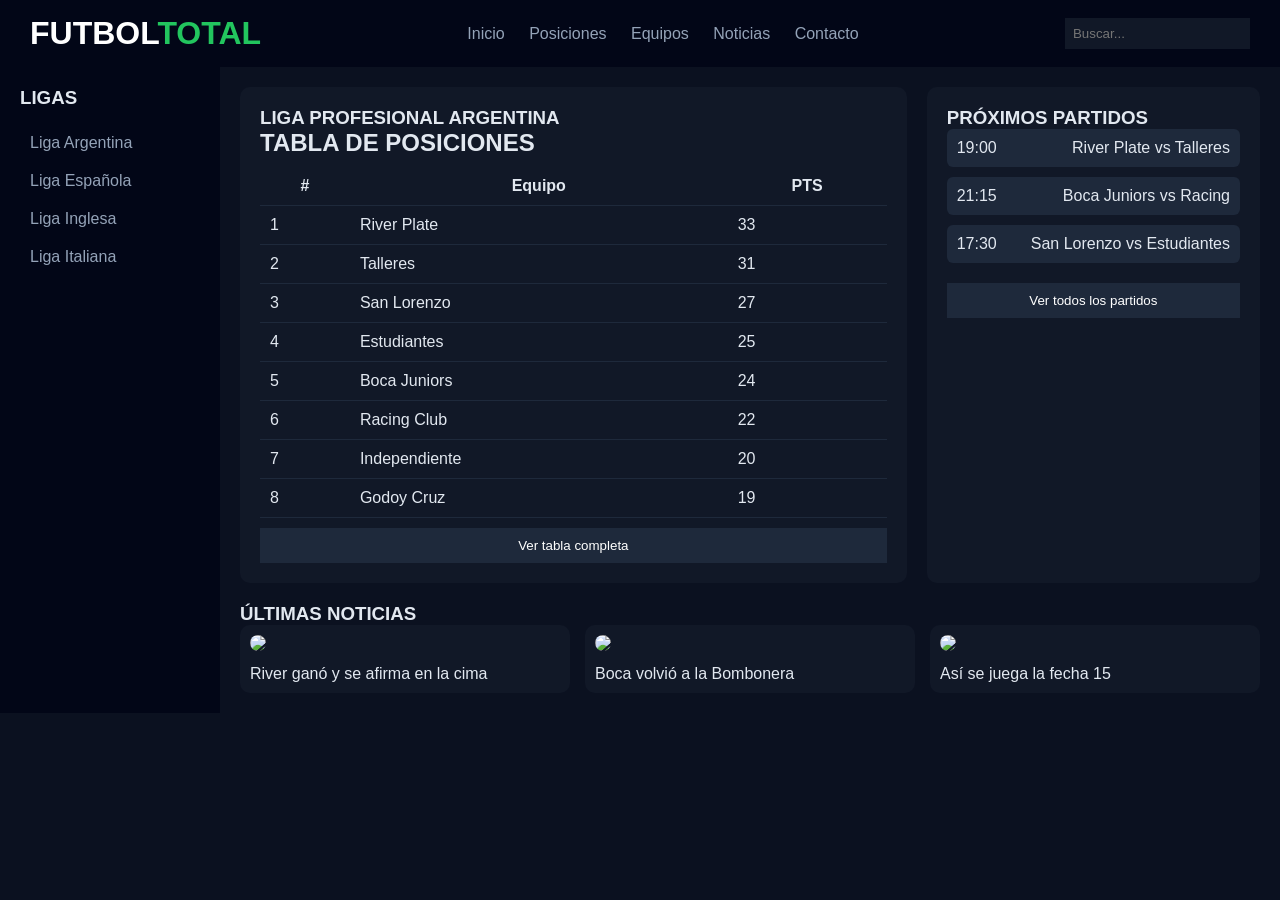
==== pages/argentina.html @ 2a4f0fc1 "Creacion del CSS de ligas y finalizado el diseno de cada una" ====
<!DOCTYPE html>
<html lang="es">
<head>
<meta charset="UTF-8">
<meta name="viewport" content="width=device-width, initial-scale=1.0">
<title>Argentina</title>
<link rel="stylesheet" href="../css/ligas.css">
</head>

<body>

<header class="topbar">
  <h1><span class="blanco">FUTBOL</span><span class="verde">TOTAL</span></h1>

  <nav>
    <a href="../index.html">Inicio</a>
    <a href="#">Posiciones</a>
    <a href="#">Equipos</a>
    <a href="#">Noticias</a>
    <a href="#">Contacto</a>
  </nav>

  <input type="text" placeholder="Buscar..." class="search">
</header>

<div class="container">

  <!-- SIDEBAR -->
  <aside class="sidebar">
    <h3>LIGAS</h3>

  <ul>
  <li><a href="argentina.html">Liga Argentina</a></li>
  <li><a href="espana.html">Liga Española</a></li>
  <li><a href="inglaterra.html">Liga Inglesa</a></li>
  <li><a href="italia.html">Liga Italiana</a></li>
</ul>
  </aside>

  <!-- MAIN -->
  <main class="main">

    <div class="grid">

      <!-- TABLA -->
      <section class="tabla">

        <h3>LIGA PROFESIONAL ARGENTINA</h3>
        <h2>TABLA DE POSICIONES</h2>

        <table>
          <thead>
            <tr>
              <th>#</th>
              <th>Equipo</th>
              <th>PTS</th>
            </tr>
          </thead>

          <tbody>
            <tr><td>1</td><td>River Plate</td><td>33</td></tr>
            <tr><td>2</td><td>Talleres</td><td>31</td></tr>
            <tr><td>3</td><td>San Lorenzo</td><td>27</td></tr>
            <tr><td>4</td><td>Estudiantes</td><td>25</td></tr>
            <tr><td>5</td><td>Boca Juniors</td><td>24</td></tr>
            <tr><td>6</td><td>Racing Club</td><td>22</td></tr>
            <tr><td>7</td><td>Independiente</td><td>20</td></tr>
            <tr><td>8</td><td>Godoy Cruz</td><td>19</td></tr>
          </tbody>
        </table>

        <button>Ver tabla completa</button>

      </section>

      <!-- PARTIDOS -->
      <section class="partidos">

        <h3>PRÓXIMOS PARTIDOS</h3>

        <div class="match">
          <span>19:00</span>
          <span>River Plate vs Talleres</span>
        </div>

        <div class="match">
          <span>21:15</span>
          <span>Boca Juniors vs Racing</span>
        </div>

        <div class="match">
          <span>17:30</span>
          <span>San Lorenzo vs Estudiantes</span>
        </div>

        <button>Ver todos los partidos</button>

      </section>

    </div>

    <!-- NOTICIAS -->
    <section class="noticias">

      <h3>ÚLTIMAS NOTICIAS</h3>

      <div class="cards">

        <div class="card">
          <img src="https://via.placeholder.com/300x150">
          <p>River ganó y se afirma en la cima</p>
        </div>

        <div class="card">
          <img src="https://via.placeholder.com/300x150">
          <p>Boca volvió a la Bombonera</p>
        </div>

        <div class="card">
          <img src="https://via.placeholder.com/300x150">
          <p>Así se juega la fecha 15</p>
        </div>

      </div>

    </section>

  </main>

</div>

</body>
</html>
---- css/ligas.css ----
* {
  margin: 0;
  padding: 0;
  box-sizing: border-box;
}

body {
  background-color: #0b1120;
  font-family: Arial, sans-serif;
  color: #e2e8f0;
}

/* TOPBAR */
.topbar {
  display: flex;
  align-items: center;
  justify-content: space-between;
  padding: 15px 30px;
  background-color: #020617;
}

.verde { color: #22c55e; }
.blanco { color: white; }

nav a {
  margin: 0 10px;
  text-decoration: none;
  color: #94a3b8;
}

nav a:hover {
  color: #22c55e;
}

.search {
  background: #111827;
  border: none;
  padding: 8px;
  color: white;
}

/* LAYOUT */
.container {
  display: flex;
}

/* SIDEBAR */
.sidebar {
  width: 220px;
  background: #020617;
  padding: 20px;
}

.sidebar h3 {
  margin-bottom: 15px;
}

.sidebar li {
  list-style: none;
  padding: 10px;
  color: #94a3b8;
  cursor: pointer;
}

.sidebar li.active,
.sidebar li:hover {
  background: #1e293b;
  color: #22c55e;
  border-radius: 5px;
}

/* MAIN */
.main {
  flex: 1;
  padding: 20px;
}

/* GRID */
.grid {
  display: grid;
  grid-template-columns: 2fr 1fr;
  gap: 20px;
}

/* TABLA */
.tabla {
  background: #111827;
  padding: 20px;
  border-radius: 10px;
}

.tabla h2 {
  margin-bottom: 10px;
}

table {
  width: 100%;
  border-collapse: collapse;
  margin-top: 10px;
}

th, td {
  padding: 10px;
  border-bottom: 1px solid #1e293b;
}

tr:hover {
  background: #1e293b;
}

/* PARTIDOS */
.partidos {
  background: #111827;
  padding: 20px;
  border-radius: 10px;
}

.match {
  display: flex;
  justify-content: space-between;
  margin-bottom: 10px;
  padding: 10px;
  background: #1e293b;
  border-radius: 6px;
}

.match:hover {
  background: #334155;
}

/* BOTONES */
button {
  margin-top: 10px;
  width: 100%;
  padding: 10px;
  background: #1e293b;
  border: none;
  color: white;
  cursor: pointer;
}

button:hover {
  background: #22c55e;
}

/* NOTICIAS */
.noticias {
  margin-top: 20px;
}

.cards {
  display: flex;
  gap: 15px;
}

.card {
  background: #111827;
  padding: 10px;
  border-radius: 10px;
  width: 100%;
}

.card img {
  width: 100%;
  border-radius: 8px;
}

.card p {
  margin-top: 10px;
}

.sidebar a {
  text-decoration: none;
  color: inherit;
  display: block;
}

.sidebar a:hover {
  color: #22c55e;
}
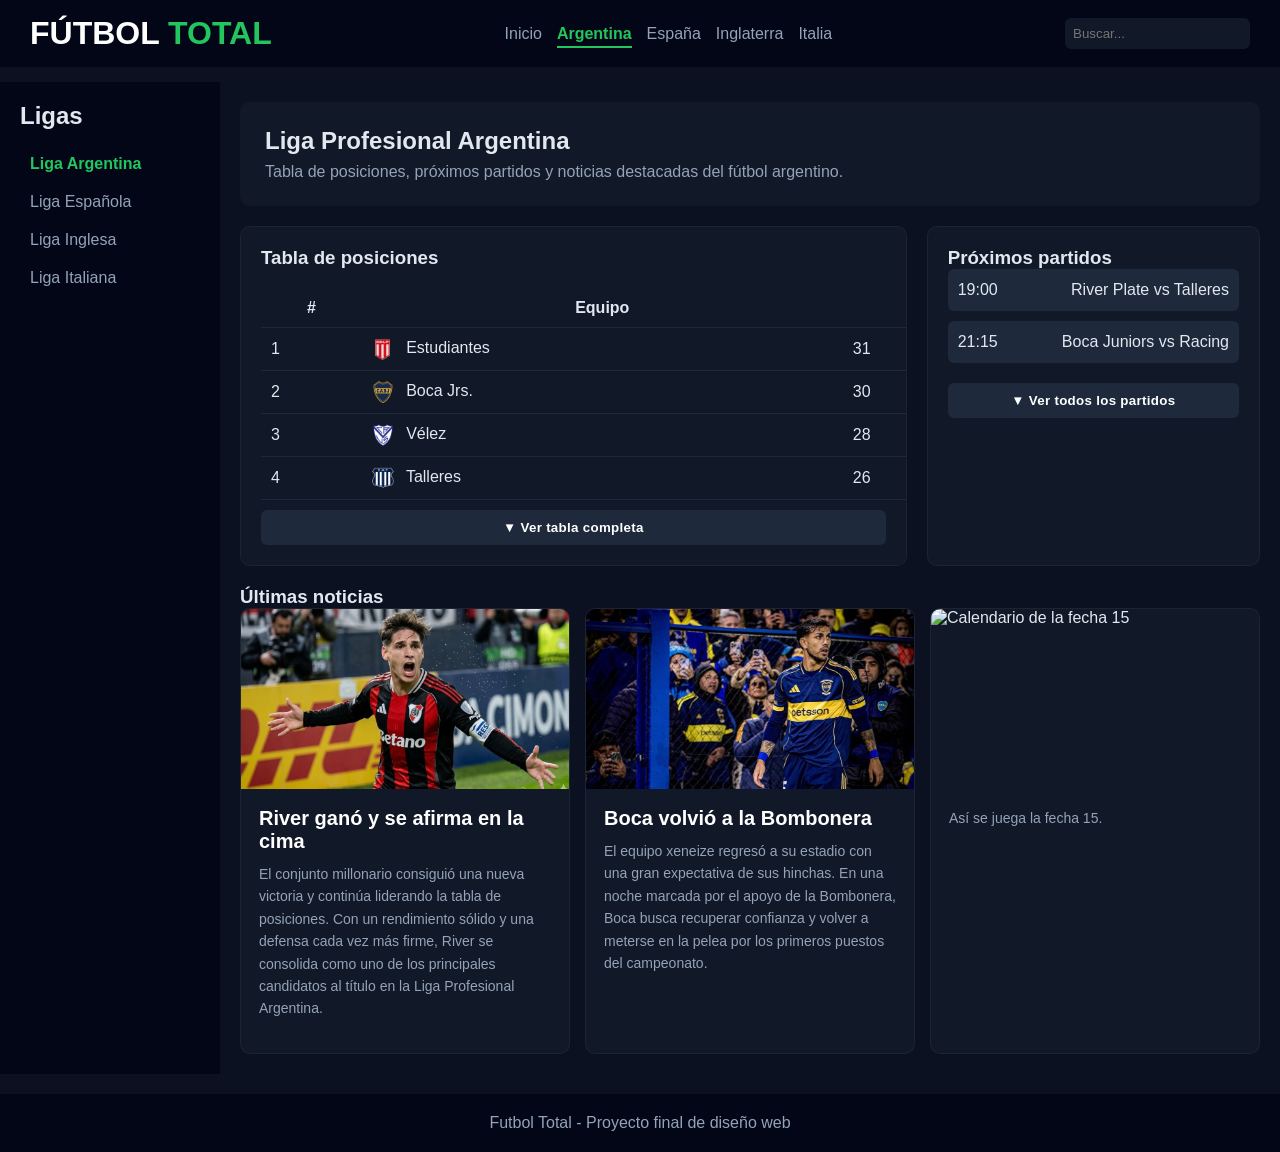
==== commit 3e0b56ff: "actualizado de css y agregado el js" ====
--- a/pages/argentina.html
+++ b/pages/argentina.html
@@ -1,82 +1,88 @@
 <!DOCTYPE html>
 <html lang="es">
 <head>
-<meta charset="UTF-8">
-<meta name="viewport" content="width=device-width, initial-scale=1.0">
-<title>Argentina</title>
-<link rel="stylesheet" href="../css/ligas.css">
+  <meta charset="UTF-8">
+  <meta name="viewport" content="width=device-width, initial-scale=1.0">
+  <meta name="description" content="Información sobre la Liga Profesional Argentina: tabla de posiciones, próximos partidos y noticias destacadas.">
+  <meta name="keywords" content="Liga Argentina, fútbol argentino, River Plate, Boca Juniors, Racing, Independiente">
+  <title>Futbol Total | Liga Argentina</title>
+  <link rel="stylesheet" href="../css/style.css">
 </head>
 
 <body>
 
 <header class="topbar">
-  <h1><span class="blanco">FUTBOL</span><span class="verde">TOTAL</span></h1>
+  <h1><span class="blanco">FÚTBOL</span> <span class="verde">TOTAL</span></h1>
 
-  <nav>
+  <nav class="nav">
     <a href="../index.html">Inicio</a>
-    <a href="#">Posiciones</a>
-    <a href="#">Equipos</a>
-    <a href="#">Noticias</a>
-    <a href="#">Contacto</a>
+    <a href="argentina.html" class="active">Argentina</a>
+    <a href="espana.html">España</a>
+    <a href="inglaterra.html">Inglaterra</a>
+    <a href="italia.html">Italia</a>
   </nav>
 
-  <input type="text" placeholder="Buscar..." class="search">
+  <input type="text" placeholder="Buscar..." class="search" aria-label="Buscar contenido">
 </header>
 
 <div class="container">
 
-  <!-- SIDEBAR -->
   <aside class="sidebar">
-    <h3>LIGAS</h3>
-
-  <ul>
-  <li><a href="argentina.html">Liga Argentina</a></li>
-  <li><a href="espana.html">Liga Española</a></li>
-  <li><a href="inglaterra.html">Liga Inglesa</a></li>
-  <li><a href="italia.html">Liga Italiana</a></li>
-</ul>
+    <h2>Ligas</h2>
+    <ul>
+      <li><a href="argentina.html" class="active">Liga Argentina</a></li>
+      <li><a href="espana.html">Liga Española</a></li>
+      <li><a href="inglaterra.html">Liga Inglesa</a></li>
+      <li><a href="italia.html">Liga Italiana</a></li>
+    </ul>
   </aside>
 
-  <!-- MAIN -->
   <main class="main">
+
+    <section class="hero-liga">
+      <h2>Liga Profesional Argentina</h2>
+      <p>Tabla de posiciones, próximos partidos y noticias destacadas del fútbol argentino.</p>
+    </section>
 
     <div class="grid">
 
-      <!-- TABLA -->
       <section class="tabla">
-
-        <h3>LIGA PROFESIONAL ARGENTINA</h3>
-        <h2>TABLA DE POSICIONES</h2>
+        <h3>Tabla de posiciones</h3>
 
         <table>
-          <thead>
-            <tr>
-              <th>#</th>
-              <th>Equipo</th>
-              <th>PTS</th>
-            </tr>
-          </thead>
 
-          <tbody>
-            <tr><td>1</td><td>River Plate</td><td>33</td></tr>
-            <tr><td>2</td><td>Talleres</td><td>31</td></tr>
-            <tr><td>3</td><td>San Lorenzo</td><td>27</td></tr>
-            <tr><td>4</td><td>Estudiantes</td><td>25</td></tr>
-            <tr><td>5</td><td>Boca Juniors</td><td>24</td></tr>
-            <tr><td>6</td><td>Racing Club</td><td>22</td></tr>
-            <tr><td>7</td><td>Independiente</td><td>20</td></tr>
-            <tr><td>8</td><td>Godoy Cruz</td><td>19</td></tr>
-          </tbody>
-        </table>
-
-        <button>Ver tabla completa</button>
+          <table>
+            <thead>
+              <tr>
+                <th>#</th>
+                <th>Equipo</th>
+                <th>PTS</th>
+              </tr>
+            </thead>
+          
+            <tbody>
+              <tr><td>1</td><td><img src="../assets/img/estudiantes.png" class="team-logo" alt="Estudiantes"> Estudiantes</td><td>31</td></tr>
+              <tr><td>2</td><td><img src="../assets/img/boca.png" class="team-logo" alt="Boca Juniors"> Boca Jrs.</td><td>30</td></tr>
+              <tr><td>3</td><td><img src="../assets/img/velez.png" class="team-logo" alt="Vélez"> Vélez</td><td>28</td></tr>
+              <tr><td>4</td><td><img src="../assets/img/talleres.png" class="team-logo" alt="Talleres"> Talleres</td><td>26</td></tr>
+            </tbody>
+          
+            <tbody id="tabla-extra-argentina" class="hidden">
+              <tr><td>5</td><td><img src="../assets/img/independiente.png" class="team-logo" alt="Independiente"> Independiente</td><td>24</td></tr>
+              <tr><td>6</td><td><img src="../assets/img/lanus.png" class="team-logo" alt="Lanús"> Lanús</td><td>24</td></tr>
+              <tr><td>7</td><td><img src="../assets/img/sanlorenzo.png" class="team-logo" alt="San Lorenzo"> San Lorenzo</td><td>22</td></tr>
+              <tr><td>8</td><td><img src="../assets/img/union.png" class="team-logo" alt="Unión"> Unión</td><td>21</td></tr>
+            </tbody>
+          </table>
+          
+          <button type="button" data-toggle="tabla-extra-argentina" data-text-open="Ver tabla completa" data-text-close="Ocultar tabla" aria-expanded="false">
+            ▼ Ver tabla completa
+          </button>
 
       </section>
 
-      <!-- PARTIDOS -->
       <section class="partidos">
-
-        <h3>PRÓXIMOS PARTIDOS</h3>
+        <h3>Próximos partidos</h3>
 
         <div class="match">
           <span>19:00</span>
@@ -88,46 +94,76 @@
           <span>Boca Juniors vs Racing</span>
         </div>
 
-        <div class="match">
-          <span>17:30</span>
-          <span>San Lorenzo vs Estudiantes</span>
+        <div id="partidos-extra-argentina" class="hidden">
+          <div class="match extra-match">
+            <span>17:30</span>
+            <span>San Lorenzo vs Estudiantes</span>
+          </div>
+
+          <div class="match extra-match">
+            <span>20:45</span>
+            <span>Independiente vs Godoy Cruz</span>
+          </div>
         </div>
 
-        <button>Ver todos los partidos</button>
-
+        <button type="button" data-toggle="partidos-extra-argentina" data-text-open="Ver todos los partidos" data-text-close="Ocultar partidos" aria-expanded="false">
+          ▼ Ver todos los partidos
+        </button>
       </section>
 
     </div>
 
-    <!-- NOTICIAS -->
     <section class="noticias">
-
-      <h3>ÚLTIMAS NOTICIAS</h3>
-
+      <h3>Últimas noticias</h3>
+    
       <div class="cards">
-
-        <div class="card">
-          <img src="https://via.placeholder.com/300x150">
-          <p>River ganó y se afirma en la cima</p>
-        </div>
-
-        <div class="card">
-          <img src="https://via.placeholder.com/300x150">
-          <p>Boca volvió a la Bombonera</p>
-        </div>
-
-        <div class="card">
-          <img src="https://via.placeholder.com/300x150">
-          <p>Así se juega la fecha 15</p>
-        </div>
-
+    
+        <article class="card">
+          <img src="../assets/img/noticia-river.jpg" alt="Jugador de River celebrando un gol">
+        
+          <div class="card-content">
+            <h4>River ganó y se afirma en la cima</h4>
+        
+            <p>
+              El conjunto millonario consiguió una nueva victoria y continúa liderando la
+              tabla de posiciones. Con un rendimiento sólido y una defensa cada vez más
+              firme, River se consolida como uno de los principales candidatos al título
+              en la Liga Profesional Argentina.
+            </p>
+        
+          </div>
+        </article>
+    
+        <article class="card">
+          <img src="../assets/img/noticia-boca.jpg" alt="Jugadores de Boca Juniors en La Bombonera">
+        
+          <div class="card-content">
+            <h4>Boca volvió a la Bombonera</h4>
+        
+            <p>
+              El equipo xeneize regresó a su estadio con una gran expectativa de sus hinchas.
+              En una noche marcada por el apoyo de la Bombonera, Boca busca recuperar confianza
+              y volver a meterse en la pelea por los primeros puestos del campeonato.
+            </p>
+        
+          </div>
+        </article>
+    
+        <article class="card">
+          <img src="../assets/img/noticia-fecha15.jpg" alt="Calendario de la fecha 15">
+          <p>Así se juega la fecha 15.</p>
+        </article>
+    
       </div>
-
     </section>
 
   </main>
-
 </div>
 
+<footer class="footer">
+  <p>Futbol Total - Proyecto final de diseño web</p>
+</footer>
+
+<script src="../js/main.js"></script>
 </body>
 </html>
--- a/css/style.css
+++ b/css/style.css
@@ -0,0 +1,509 @@
+* {
+  margin: 0;
+  padding: 0;
+  box-sizing: border-box;
+}
+
+html,
+body {
+  width: 100%;
+}
+
+body {
+  background-color: #0b1120;
+  font-family: Arial, sans-serif;
+  color: #e2e8f0;
+  min-height: 100vh;
+  display: flex;
+  flex-direction: column;
+}
+
+/* LAYOUT */
+.container {
+  display: flex;
+  flex: 1;
+  min-height: calc(100vh - 150px);
+}
+
+.main {
+  flex: 1;
+  padding: 20px;
+  display: flex;
+  flex-direction: column;
+  min-height: 720px;
+}
+
+.grid {
+  display: grid;
+  grid-template-columns: 2fr 1fr;
+  gap: 20px;
+  align-items: stretch;
+}
+
+.section-title,
+.hero-liga {
+  background: #111827;
+  padding: 25px;
+  border-radius: 10px;
+  margin-bottom: 20px;
+}
+
+.section-title p,
+.hero-liga p {
+  color: #94a3b8;
+  margin-top: 8px;
+}
+
+/* HEADER */
+.header,
+.topbar {
+  display: flex;
+  align-items: center;
+  justify-content: space-between;
+  background-color: #020617;
+  padding: 15px 30px;
+  margin-bottom: 15px;
+}
+
+.header h1,
+.topbar h1 {
+  color: #ffffff;
+}
+
+.header .nav,
+.header nav,
+.topbar .nav,
+.topbar nav {
+  display: flex;
+  gap: 15px;
+  flex-wrap: wrap;
+}
+
+.header .nav a,
+.header nav a,
+.topbar .nav a,
+.topbar nav a {
+  position: relative;
+  color: #94a3b8;
+  text-decoration: none;
+  transition: 0.3s ease;
+}
+
+.header .nav a:hover,
+.header nav a:hover,
+.topbar .nav a:hover,
+.topbar nav a:hover,
+.header .nav a.active,
+.header nav a.active,
+.topbar .nav a.active,
+.topbar nav a.active {
+  color: #22c55e;
+  font-weight: 700;
+}
+
+.header .nav a::after,
+.header nav a::after,
+.topbar .nav a::after,
+.topbar nav a::after {
+  content: "";
+  position: absolute;
+  left: 0;
+  bottom: -5px;
+  width: 0;
+  height: 2px;
+  background: #22c55e;
+  transition: 0.3s ease;
+}
+
+.header .nav a:hover::after,
+.header .nav a.active::after,
+.header nav a:hover::after,
+.header nav a.active::after,
+.topbar .nav a:hover::after,
+.topbar .nav a.active::after,
+.topbar nav a:hover::after,
+.topbar nav a.active::after {
+  width: 100%;
+}
+
+.verde {
+  color: #22c55e;
+}
+
+.blanco {
+  color: #ffffff;
+}
+
+.search {
+  background: #111827;
+  border: none;
+  padding: 8px;
+  color: #ffffff;
+  border-radius: 6px;
+}
+
+.search:focus {
+  outline: 2px solid #22c55e;
+}
+
+/* SIDEBAR */
+.aside,
+.sidebar {
+  width: 220px;
+  background: #020617;
+  padding: 20px;
+}
+
+.aside h2,
+.aside h3,
+.sidebar h2,
+.sidebar h3 {
+  margin-bottom: 15px;
+}
+
+.aside ul,
+.sidebar ul {
+  list-style: none;
+}
+
+.aside li,
+.sidebar li {
+  padding: 10px;
+  color: #94a3b8;
+  cursor: pointer;
+}
+
+.aside li:hover,
+.aside li.active,
+.sidebar li:hover,
+.sidebar li.active {
+  background: #1e293b;
+  color: #22c55e;
+  border-radius: 6px;
+}
+
+.aside a,
+.sidebar a {
+  color: inherit;
+  text-decoration: none;
+  display: block;
+}
+
+.aside a:hover,
+.aside a.active,
+.sidebar a:hover,
+.sidebar a.active {
+  color: #22c55e;
+  font-weight: 700;
+}
+
+/* INDEX MATCH CARDS */
+.card-partido {
+  background: #111827;
+  padding: 20px;
+  border-radius: 10px;
+  transition: 0.3s ease;
+  min-height: 110px;
+  margin-bottom: 12px;
+  display: grid;
+  grid-template-columns: 80px 1fr 180px;
+  align-items: center;
+  gap: 10px;
+  border: 1px solid rgba(148, 163, 184, 0.08);
+}
+
+.card-partido:hover {
+  transform: translateY(-5px);
+  box-shadow: 0 10px 24px rgba(0, 0, 0, 0.25);
+}
+
+.partido {
+  display: flex;
+  align-items: center;
+  justify-content: space-between;
+  gap: 20px;
+}
+
+.card-partido .equipo {
+  min-width: 180px;
+  display: flex;
+  flex-direction: column;
+  justify-content: center;
+  align-items: center;
+  gap: 8px;
+  text-align: center;
+  font-weight: 600;
+}
+
+.card-partido .equipo img {
+  width: 70px;
+  height: 70px;
+  object-fit: contain;
+  display: block;
+}
+
+.card-partido .equipo span {
+  font-size: 14px;
+  white-space: nowrap;
+}
+
+.hora,
+.versus {
+  color: #9ca3af;
+  font-weight: bold;
+}
+
+.liga {
+  color: #94a3b8;
+  font-size: 13px;
+  text-align: right;
+}
+
+/* TABLES AND MATCH LIST */
+.tabla,
+.partidos {
+  background: #111827;
+  padding: 20px;
+  border-radius: 10px;
+  min-height: 315px;
+  border: 1px solid rgba(148, 163, 184, 0.08);
+}
+
+.tabla:hover,
+.partidos:hover {
+  box-shadow: 0 10px 24px rgba(0, 0, 0, 0.25);
+}
+
+table {
+  width: 100%;
+  border-collapse: collapse;
+  margin-top: 10px;
+}
+
+table th,
+table td {
+  padding: 10px;
+  border-bottom: 1px solid #1e293b;
+}
+
+table tr:hover {
+  background: #1e293b;
+}
+
+.team-logo {
+  width: 24px;
+  height: 24px;
+  object-fit: contain;
+  vertical-align: middle;
+  margin-right: 8px;
+}
+
+.match {
+  display: flex;
+  align-items: center;
+  justify-content: space-between;
+  min-height: 42px;
+  margin-bottom: 10px;
+  padding: 10px;
+  background: #1e293b;
+  border-radius: 6px;
+  transition: 0.3s ease;
+}
+
+.match:hover {
+  background: #334155;
+}
+
+/* BUTTONS */
+button {
+  margin-top: 10px;
+  width: 100%;
+  padding: 10px;
+  background: #1e293b;
+  border: none;
+  border-radius: 6px;
+  color: #ffffff;
+  cursor: pointer;
+  transition: 0.3s ease;
+  font-weight: 700;
+  letter-spacing: 0.3px;
+}
+
+button:hover {
+  background: #22c55e;
+}
+
+/* NEWS */
+.noticias {
+  margin-top: 20px;
+}
+
+.cards {
+  display: flex;
+  gap: 15px;
+  align-items: stretch;
+}
+
+.card {
+  background: #111827;
+  border-radius: 10px;
+  border: 1px solid rgba(148, 163, 184, 0.08);
+  width: 100%;
+  min-height: 315px;
+  overflow: hidden;
+  padding: 0;
+  display: flex;
+  flex-direction: column;
+  transition: 0.3s ease;
+}
+
+.card:hover {
+  transform: translateY(-5px);
+  box-shadow: 0 10px 24px rgba(0, 0, 0, 0.25);
+}
+
+.card img {
+  display: block;
+  width: 100%;
+  height: 180px;
+  object-fit: cover;
+  transition: 0.4s ease;
+}
+
+.card:hover img {
+  transform: scale(1.03);
+}
+
+.card-content {
+  padding: 18px;
+}
+
+.card-content h4 {
+  margin-bottom: 10px;
+  font-size: 20px;
+  color: #ffffff;
+}
+
+.card-content p,
+.card p {
+  color: #94a3b8;
+  line-height: 1.6;
+  font-size: 14px;
+  margin-bottom: 15px;
+}
+
+.card > p {
+  padding: 18px;
+}
+
+.news-link {
+  color: #22c55e;
+  text-decoration: none;
+  font-weight: 600;
+}
+
+.news-link:hover {
+  text-decoration: underline;
+}
+
+/* UTILITIES */
+.hidden {
+  display: none !important;
+}
+
+.extra-row,
+.extra-match {
+  animation: fadeIn 0.35s ease;
+}
+
+@keyframes fadeIn {
+  from {
+    opacity: 0;
+    transform: translateY(8px);
+  }
+
+  to {
+    opacity: 1;
+    transform: translateY(0);
+  }
+}
+
+/* FOOTER */
+.footer,
+footer {
+  background: #020617;
+  color: #94a3b8;
+  text-align: center;
+  padding: 20px;
+  margin-top: 20px;
+}
+
+/* RESPONSIVE */
+@media (max-width: 768px) {
+  .header,
+  .topbar {
+    flex-direction: column;
+    gap: 15px;
+    text-align: center;
+  }
+
+  .container {
+    flex-direction: column;
+  }
+
+  .aside,
+  .sidebar {
+    width: 100%;
+  }
+
+  .grid {
+    grid-template-columns: 1fr;
+  }
+
+  .cards {
+    flex-direction: column;
+  }
+
+  .card-partido {
+    display: flex;
+    flex-direction: column;
+    text-align: center;
+  }
+
+  .partido {
+    flex-direction: column;
+  }
+
+  .liga {
+    text-align: center;
+  }
+
+  .card-partido .equipo {
+    min-width: auto;
+  }
+}
+
+
+/* Corrección tabla grande */
+.tabla {
+  overflow-x: auto;
+}
+
+.tabla table {
+  min-width: 760px;
+}
+
+.team-logo {
+  width: 22px;
+  height: 22px;
+  object-fit: contain;
+}
+
+/* Para que las noticias no se deformen */
+.cards {
+  align-items: stretch;
+}
+
+.card {
+  min-width: 0;
+}
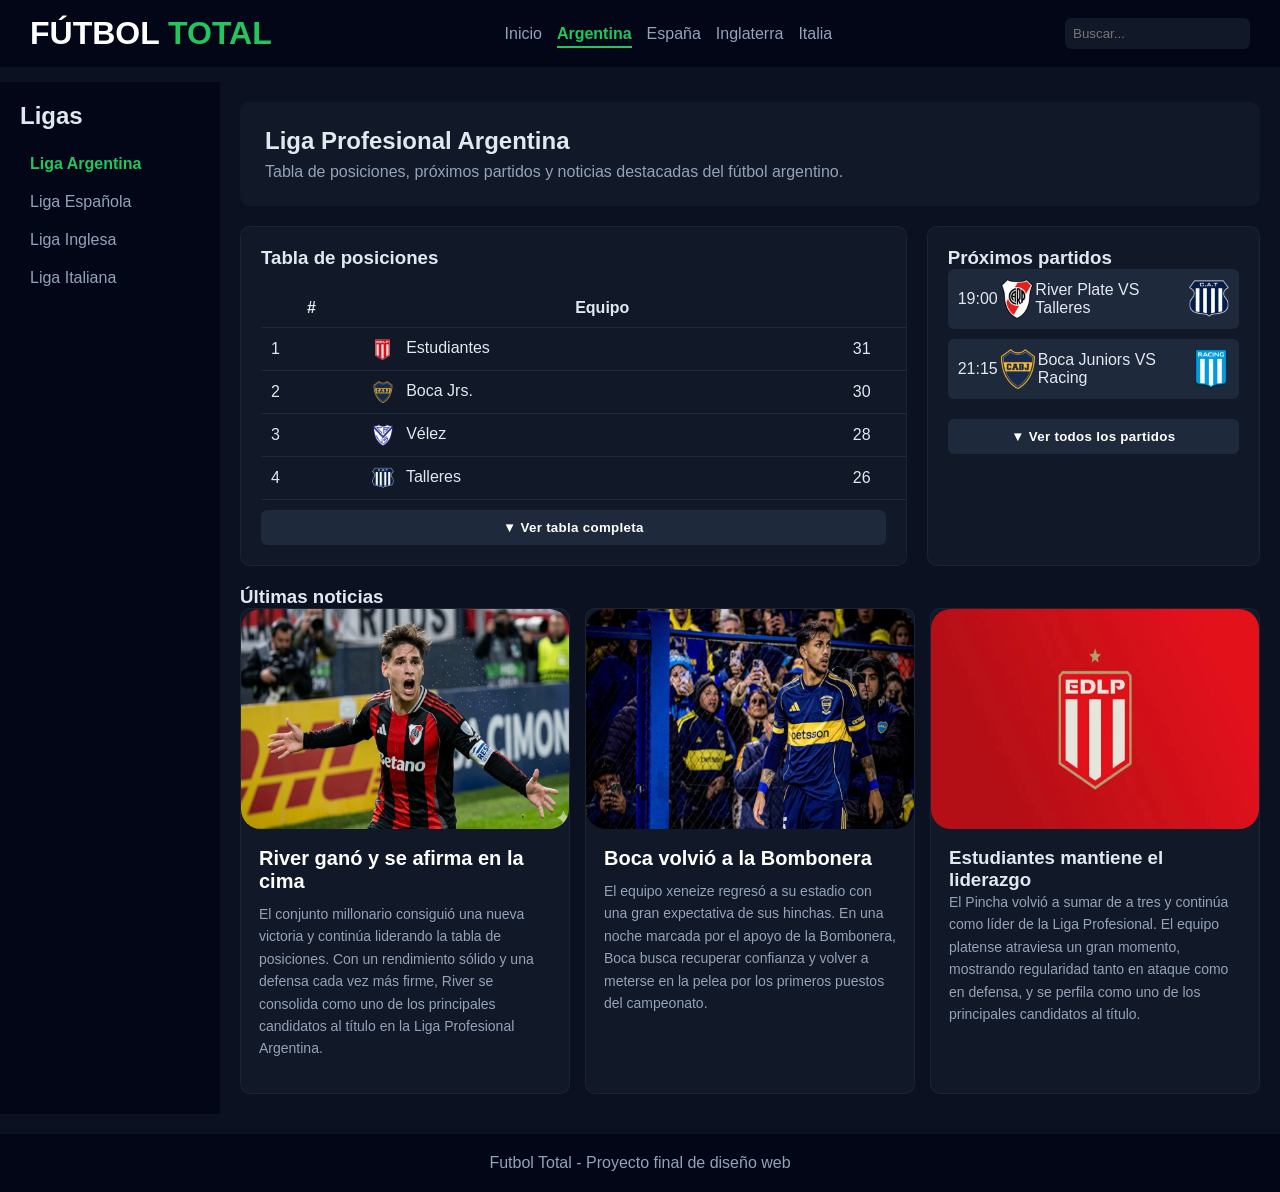
==== commit fbea9422: "terminadas las ligas con todos los detalles finales" ====
--- a/pages/argentina.html
+++ b/pages/argentina.html
@@ -1,5 +1,5 @@
 <!DOCTYPE html>
-<html lang="es">
+<html lang="en">
 <head>
   <meta charset="UTF-8">
   <meta name="viewport" content="width=device-width, initial-scale=1.0">
@@ -72,6 +72,19 @@
               <tr><td>6</td><td><img src="../assets/img/lanus.png" class="team-logo" alt="Lanús"> Lanús</td><td>24</td></tr>
               <tr><td>7</td><td><img src="../assets/img/sanlorenzo.png" class="team-logo" alt="San Lorenzo"> San Lorenzo</td><td>22</td></tr>
               <tr><td>8</td><td><img src="../assets/img/union.png" class="team-logo" alt="Unión"> Unión</td><td>21</td></tr>
+              <tr><td>9</td><td><img src="../assets/img/instituto.png" class="team-logo" alt="Instituto"> Instituto</td><td>21</td></tr>
+
+              <tr><td>10</td><td><img src="../assets/img/defensa.png" class="team-logo" alt="Defensa y Justicia"> Defensa</td><td>19</td></tr>
+
+              <tr><td>11</td><td><img src="../assets/img/gimnasia.png" class="team-logo" alt="Gimnasia"> Gimnasia (M)</td><td>19</td></tr>
+
+              <tr><td>12</td><td><img src="../assets/img/platense.png" class="team-logo" alt="Platense"> Platense</td><td>16</td></tr>
+
+              <tr><td>13</td><td><img src="../assets/img/centralcordoba.png" class="team-logo" alt="Central Córdoba"> Central Córdoba</td><td>16</td></tr>
+
+              <tr><td>14</td><td><img src="../assets/img/newells.png" class="team-logo" alt="Newell's"> Newell's</td><td>15</td></tr>
+
+              <tr><td>15</td><td><img src="../assets/img/riestra.png" class="team-logo" alt="Deportivo Riestra"> Riestra</td><td>11</td></tr>
             </tbody>
           </table>
           
@@ -86,26 +99,26 @@
 
         <div class="match">
           <span>19:00</span>
-          <span>River Plate vs Talleres</span>
+          <img src="../assets/img/river.png"> River Plate  VS  Talleres <img src="../assets/img/talleres.png">
         </div>
 
         <div class="match">
           <span>21:15</span>
-          <span>Boca Juniors vs Racing</span>
+          <img src="../assets/img/boca.png"> Boca Juniors VS Racing <img src="../assets/img/racing.png">
         </div>
-
-        <div id="partidos-extra-argentina" class="hidden">
+        <div>
+          <div id="partidos-extra-argentina" class="hidden">
           <div class="match extra-match">
             <span>17:30</span>
-            <span>San Lorenzo vs Estudiantes</span>
+            <img src="../assets/img/sanlorenzo.png"> San Lorenzo VS Estudiantes <img src="../assets/img/estudiantes.png">
           </div>
-
+      
           <div class="match extra-match">
             <span>20:45</span>
-            <span>Independiente vs Godoy Cruz</span>
+            <img src="../assets/img/independiente.png"> Independiente VS Belgrano <img src="../assets/img/belgrano.png">
           </div>
         </div>
-
+             
         <button type="button" data-toggle="partidos-extra-argentina" data-text-open="Ver todos los partidos" data-text-close="Ocultar partidos" aria-expanded="false">
           ▼ Ver todos los partidos
         </button>
@@ -135,7 +148,7 @@
         </article>
     
         <article class="card">
-          <img src="../assets/img/noticia-boca.jpg" alt="Jugadores de Boca Juniors en La Bombonera">
+          <img src="../assets/img/noticia-boca.jpg" alt="Leandro Paredes de Boca Juniors en La Bombonera">
         
           <div class="card-content">
             <h4>Boca volvió a la Bombonera</h4>
@@ -150,10 +163,18 @@
         </article>
     
         <article class="card">
-          <img src="../assets/img/noticia-fecha15.jpg" alt="Calendario de la fecha 15">
-          <p>Así se juega la fecha 15.</p>
-        </article>
-    
+          <img src="../assets/img/escudo-estudiantes-de-la-plata.jpg" alt="Escudo de Estudiantes">
+          
+          <div class="card-content">
+            <h3>Estudiantes mantiene el liderazgo</h3>
+        
+            <p>
+              El Pincha volvió a sumar de a tres y continúa como líder de la
+              Liga Profesional. El equipo platense atraviesa un gran momento,
+              mostrando regularidad tanto en ataque como en defensa, y se
+              perfila como uno de los principales candidatos al título.
+            </p>
+          </div>
       </div>
     </section>
 
--- a/css/style.css
+++ b/css/style.css
@@ -6,6 +6,7 @@
 
 html,
 body {
+
   width: 100%;
 }
 
@@ -291,8 +292,8 @@
 }
 
 .team-logo {
-  width: 24px;
-  height: 24px;
+  width: 22px;
+  height: 20px;
   object-fit: contain;
   vertical-align: middle;
   margin-right: 8px;
@@ -310,11 +311,17 @@
   transition: 0.3s ease;
 }
 
+.match img {
+  width: 40px;
+  height: 40px;
+  object-fit: contain;
+}
+
 .match:hover {
   background: #334155;
 }
 
-/* BUTTONS */
+
 button {
   margin-top: 10px;
   width: 100%;
@@ -363,11 +370,13 @@
 }
 
 .card img {
+  width: 100%;
+  height: 220px;
+  object-fit: fill;
+  object-position: center;
   display: block;
-  width: 100%;
-  height: 180px;
-  object-fit: cover;
-  transition: 0.4s ease;
+  border-radius: 20px;
+  
 }
 
 .card:hover img {
@@ -406,7 +415,6 @@
   text-decoration: underline;
 }
 
-/* UTILITIES */
 .hidden {
   display: none !important;
 }
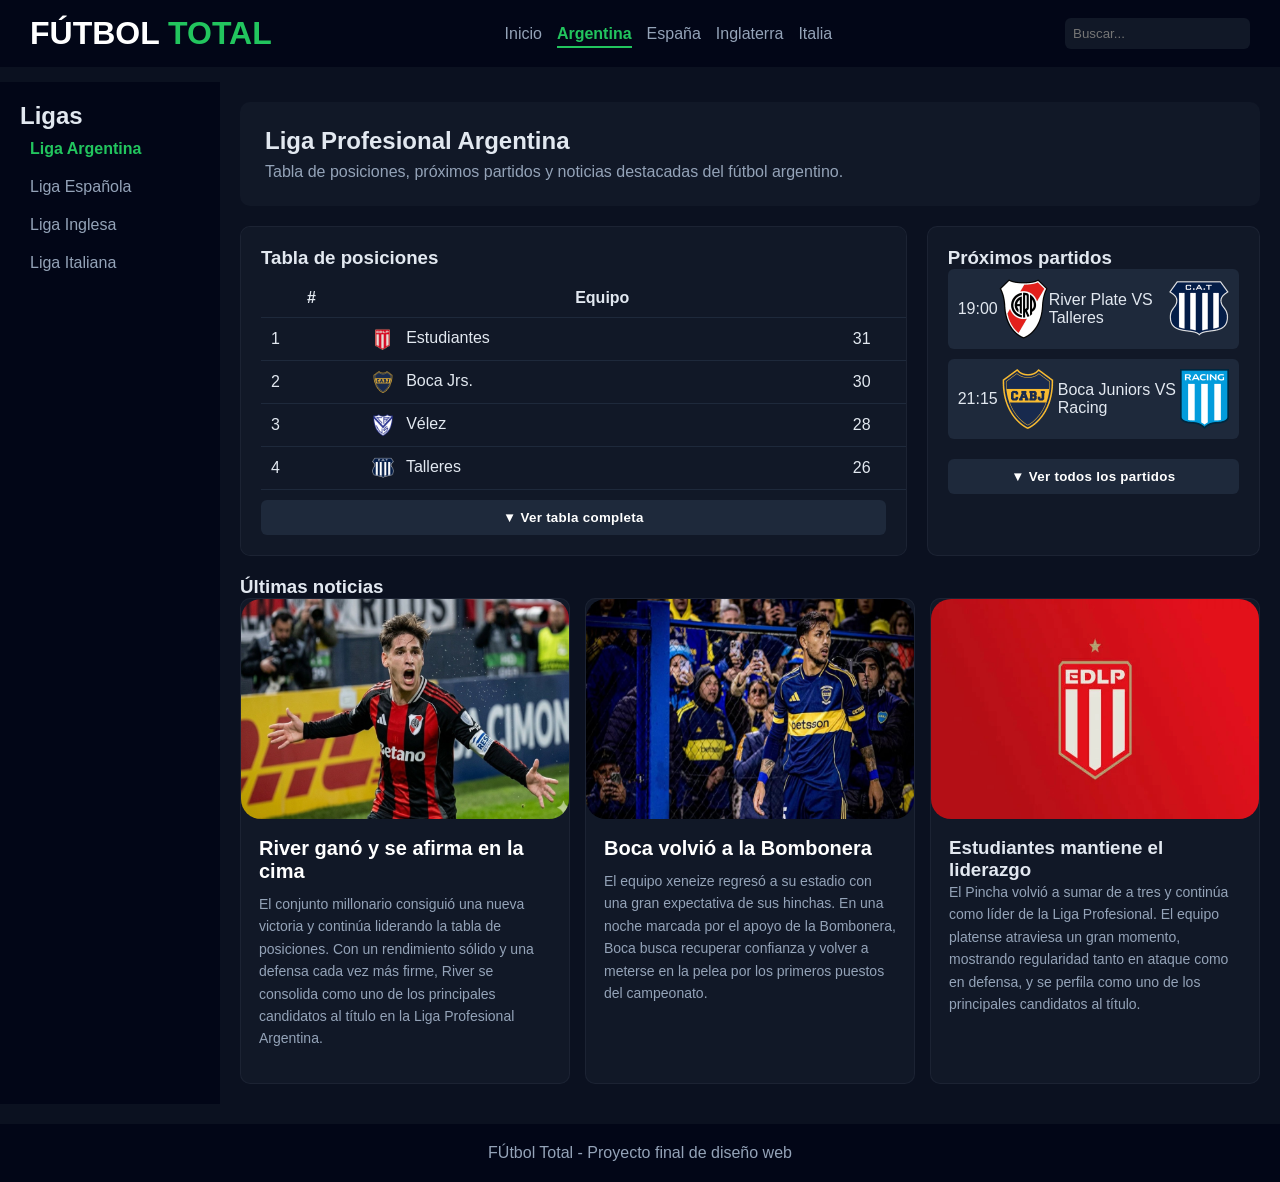
==== commit 19e4c152: "Retoques finales y organizacion de codigo" ====
--- a/pages/argentina.html
+++ b/pages/argentina.html
@@ -5,14 +5,16 @@
   <meta name="viewport" content="width=device-width, initial-scale=1.0">
   <meta name="description" content="Información sobre la Liga Profesional Argentina: tabla de posiciones, próximos partidos y noticias destacadas.">
   <meta name="keywords" content="Liga Argentina, fútbol argentino, River Plate, Boca Juniors, Racing, Independiente">
-  <title>Futbol Total | Liga Argentina</title>
+  <title>Fútbol Total | Liga Argentina</title>
   <link rel="stylesheet" href="../css/style.css">
 </head>
 
 <body>
 
 <header class="topbar">
-  <h1><span class="blanco">FÚTBOL</span> <span class="verde">TOTAL</span></h1>
+  <h1>
+    <span class="blanco">FÚTBOL</span> <span class="verde">TOTAL</span>
+  </h1>
 
   <nav class="nav">
     <a href="../index.html">Inicio</a>
@@ -38,19 +40,14 @@
   </aside>
 
   <main class="main">
-
     <section class="hero-liga">
       <h2>Liga Profesional Argentina</h2>
       <p>Tabla de posiciones, próximos partidos y noticias destacadas del fútbol argentino.</p>
     </section>
 
     <div class="grid">
-
       <section class="tabla">
         <h3>Tabla de posiciones</h3>
-
-        <table>
-
           <table>
             <thead>
               <tr>
@@ -73,17 +70,11 @@
               <tr><td>7</td><td><img src="../assets/img/sanlorenzo.png" class="team-logo" alt="San Lorenzo"> San Lorenzo</td><td>22</td></tr>
               <tr><td>8</td><td><img src="../assets/img/union.png" class="team-logo" alt="Unión"> Unión</td><td>21</td></tr>
               <tr><td>9</td><td><img src="../assets/img/instituto.png" class="team-logo" alt="Instituto"> Instituto</td><td>21</td></tr>
-
               <tr><td>10</td><td><img src="../assets/img/defensa.png" class="team-logo" alt="Defensa y Justicia"> Defensa</td><td>19</td></tr>
-
               <tr><td>11</td><td><img src="../assets/img/gimnasia.png" class="team-logo" alt="Gimnasia"> Gimnasia (M)</td><td>19</td></tr>
-
               <tr><td>12</td><td><img src="../assets/img/platense.png" class="team-logo" alt="Platense"> Platense</td><td>16</td></tr>
-
               <tr><td>13</td><td><img src="../assets/img/centralcordoba.png" class="team-logo" alt="Central Córdoba"> Central Córdoba</td><td>16</td></tr>
-
               <tr><td>14</td><td><img src="../assets/img/newells.png" class="team-logo" alt="Newell's"> Newell's</td><td>15</td></tr>
-
               <tr><td>15</td><td><img src="../assets/img/riestra.png" class="team-logo" alt="Deportivo Riestra"> Riestra</td><td>11</td></tr>
             </tbody>
           </table>
@@ -123,20 +114,15 @@
           ▼ Ver todos los partidos
         </button>
       </section>
-
     </div>
 
     <section class="noticias">
       <h3>Últimas noticias</h3>
-    
       <div class="cards">
-    
         <article class="card">
           <img src="../assets/img/noticia-river.jpg" alt="Jugador de River celebrando un gol">
-        
           <div class="card-content">
             <h4>River ganó y se afirma en la cima</h4>
-        
             <p>
               El conjunto millonario consiguió una nueva victoria y continúa liderando la
               tabla de posiciones. Con un rendimiento sólido y una defensa cada vez más
@@ -149,16 +135,13 @@
     
         <article class="card">
           <img src="../assets/img/noticia-boca.jpg" alt="Leandro Paredes de Boca Juniors en La Bombonera">
-        
           <div class="card-content">
             <h4>Boca volvió a la Bombonera</h4>
-        
             <p>
               El equipo xeneize regresó a su estadio con una gran expectativa de sus hinchas.
               En una noche marcada por el apoyo de la Bombonera, Boca busca recuperar confianza
               y volver a meterse en la pelea por los primeros puestos del campeonato.
             </p>
-        
           </div>
         </article>
     
@@ -167,7 +150,6 @@
           
           <div class="card-content">
             <h3>Estudiantes mantiene el liderazgo</h3>
-        
             <p>
               El Pincha volvió a sumar de a tres y continúa como líder de la
               Liga Profesional. El equipo platense atraviesa un gran momento,
@@ -177,12 +159,11 @@
           </div>
       </div>
     </section>
-
   </main>
 </div>
 
 <footer class="footer">
-  <p>Futbol Total - Proyecto final de diseño web</p>
+  <p>FÚtbol Total - Proyecto final de diseño web</p>
 </footer>
 
 <script src="../js/main.js"></script>
--- a/css/style.css
+++ b/css/style.css
@@ -72,18 +72,14 @@
 }
 
 .header .nav,
-.header nav,
-.topbar .nav,
-.topbar nav {
+.topbar .nav {
   display: flex;
   gap: 15px;
   flex-wrap: wrap;
 }
 
 .header .nav a,
-.header nav a,
-.topbar .nav a,
-.topbar nav a {
+.topbar .nav a {
   position: relative;
   color: #94a3b8;
   text-decoration: none;
@@ -91,21 +87,15 @@
 }
 
 .header .nav a:hover,
-.header nav a:hover,
 .topbar .nav a:hover,
-.topbar nav a:hover,
 .header .nav a.active,
-.header nav a.active,
-.topbar .nav a.active,
-.topbar nav a.active {
+.topbar .nav a.active {
   color: #22c55e;
   font-weight: 700;
 }
 
 .header .nav a::after,
-.header nav a::after,
-.topbar .nav a::after,
-.topbar nav a::after {
+.topbar .nav a::after {
   content: "";
   position: absolute;
   left: 0;
@@ -118,12 +108,8 @@
 
 .header .nav a:hover::after,
 .header .nav a.active::after,
-.header nav a:hover::after,
-.header nav a.active::after,
 .topbar .nav a:hover::after,
-.topbar .nav a.active::after,
-.topbar nav a:hover::after,
-.topbar nav a.active::after {
+.topbar .nav a.active::after {
   width: 100%;
 }
 
@@ -155,13 +141,6 @@
   padding: 20px;
 }
 
-.aside h2,
-.aside h3,
-.sidebar h2,
-.sidebar h3 {
-  margin-bottom: 15px;
-}
-
 .aside ul,
 .sidebar ul {
   list-style: none;
@@ -175,9 +154,7 @@
 }
 
 .aside li:hover,
-.aside li.active,
-.sidebar li:hover,
-.sidebar li.active {
+.aside li.active{
   background: #1e293b;
   color: #22c55e;
   border-radius: 6px;
@@ -198,7 +175,7 @@
   font-weight: 700;
 }
 
-/* INDEX MATCH CARDS */
+/* CARDS DE PARTIDOS */
 .card-partido {
   background: #111827;
   padding: 20px;
@@ -260,7 +237,7 @@
   text-align: right;
 }
 
-/* TABLES AND MATCH LIST */
+/* TABLAS Y LISTA DE PARTIDOS */
 .tabla,
 .partidos {
   background: #111827;
@@ -311,17 +288,11 @@
   transition: 0.3s ease;
 }
 
-.match img {
-  width: 40px;
-  height: 40px;
-  object-fit: contain;
-}
-
 .match:hover {
   background: #334155;
 }
 
-
+/* BOTONES */
 button {
   margin-top: 10px;
   width: 100%;
@@ -340,7 +311,7 @@
   background: #22c55e;
 }
 
-/* NEWS */
+/* NOTICIAS */
 .noticias {
   margin-top: 20px;
 }
@@ -415,6 +386,7 @@
   text-decoration: underline;
 }
 
+/* UTILIDADES */
 .hidden {
   display: none !important;
 }
@@ -491,8 +463,7 @@
   }
 }
 
-
-/* Corrección tabla grande */
+ 
 .tabla {
   overflow-x: auto;
 }
@@ -507,7 +478,7 @@
   object-fit: contain;
 }
 
-/* Para que las noticias no se deformen */
+ 
 .cards {
   align-items: stretch;
 }
